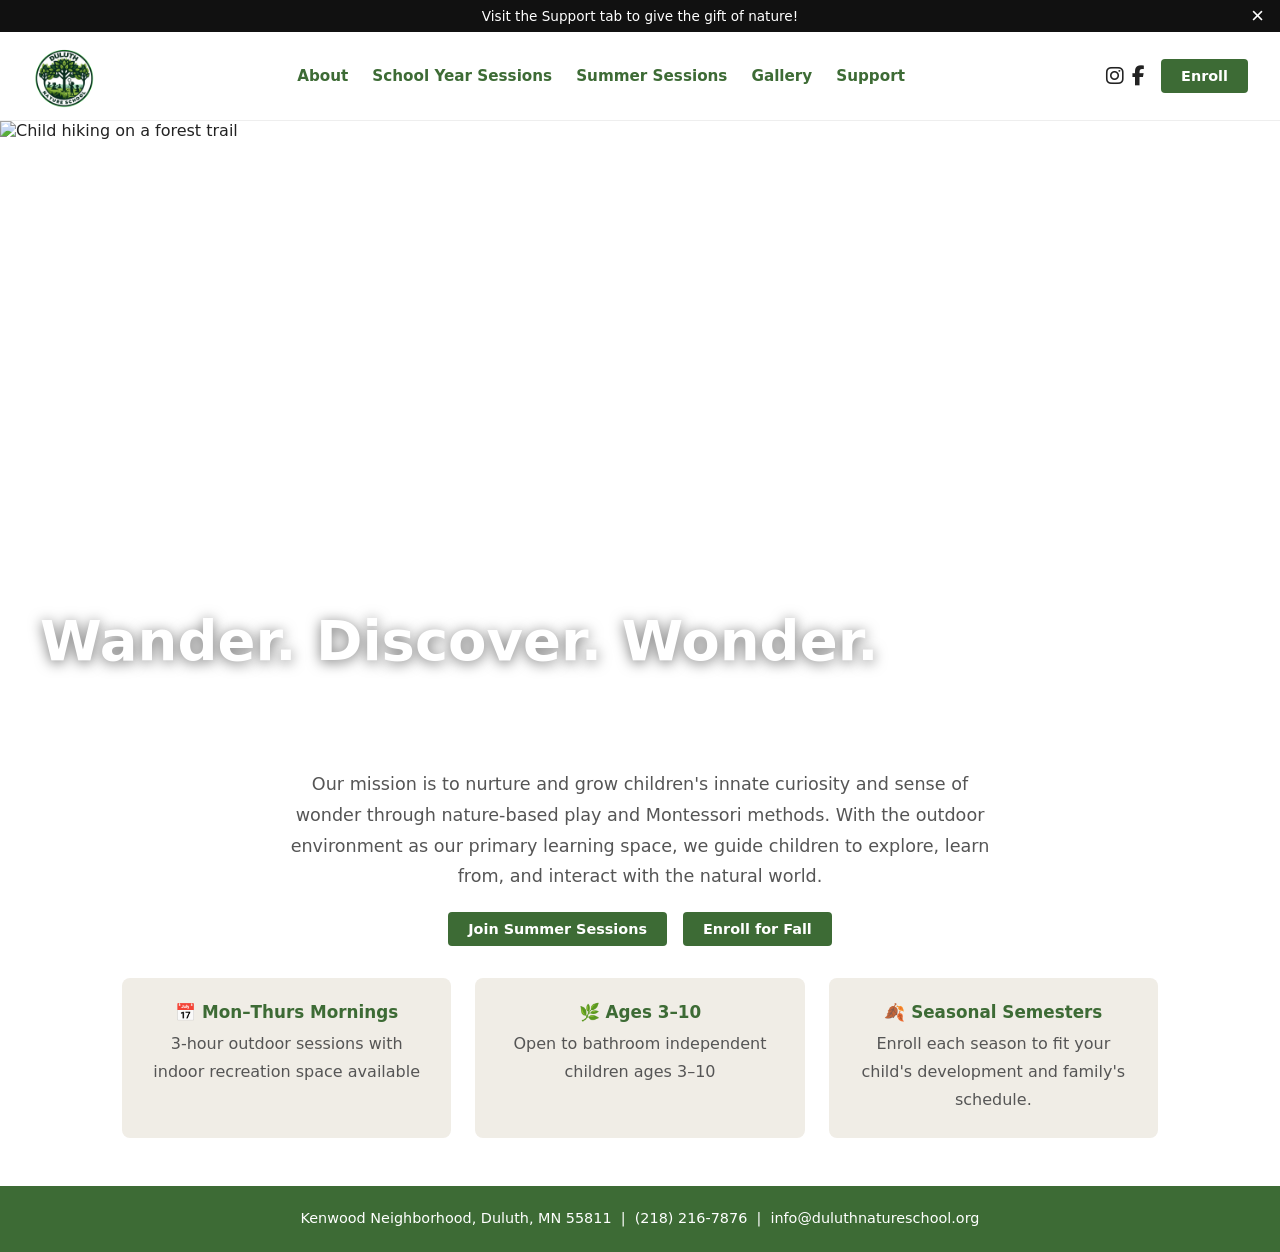
==== index.html @ 5815da37 "Merge Morning Sessions and Extended Days into one School Year Sessions page - New sessions.html lead" ====
<!DOCTYPE html>
<html lang="en">
<head>
  <meta charset="UTF-8">
  <meta name="viewport" content="width=device-width, initial-scale=1.0">
  <title>Duluth Nature School — Wander. Discover. Wonder.</title>
  <meta name="description" content="Duluth Nature School offers nature-based playgroup sessions for children ages 3–10 in the Kenwood Neighborhood, Duluth, MN.">
  <link rel="stylesheet" href="css/style.css">
  <link rel="stylesheet" href="https://cdnjs.cloudflare.com/ajax/libs/font-awesome/6.5.0/css/all.min.css">
</head>
<body>

  <div class="banner">
    Visit the Support tab to give the gift of nature!
    <button class="banner-close" aria-label="Close announcement">×</button>
  </div>

  <nav>
    <div class="nav-logo">
      <a href="index.html"><img src="images/logo.png" alt="Duluth Nature School"></a>
    </div>
    <div class="nav-links">
      <a href="about.html">About</a>
      <a href="sessions.html">School Year Sessions</a>
      <a href="summer.html">Summer Sessions</a>
      <a href="gallery.html">Gallery</a>
      <a href="fundraising.html">Support</a>
    </div>
    <div class="nav-right">
      <div class="nav-social">
        <a href="https://www.instagram.com/duluthnatureschool" target="_blank" rel="noopener" aria-label="Instagram"><i class="fab fa-instagram"></i></a>
        <a href="https://www.facebook.com/duluthnatureschool" target="_blank" rel="noopener" aria-label="Facebook"><i class="fab fa-facebook-f"></i></a>
      </div>
      <a href="enroll.html" class="btn">Enroll</a>
      <button class="nav-menu-btn" aria-label="Open menu">☰</button>
    </div>
  </nav>

  <section class="hero" style="min-height: 600px;">
    <img class="hero-bg" src="images/gallery/hikingtrail.png" alt="Child hiking on a forest trail">
    <div class="hero-content">
      <h1 class="hero-title">Wander. Discover. Wonder.</h1>
    </div>
  </section>

  <div class="section" style="text-align: center;">
    <p style="font-size:1.1rem; max-width: 720px; margin: 0 auto 1.25rem;">
      Our mission is to nurture and grow children's innate curiosity and sense of wonder through nature-based play and Montessori methods. With the outdoor environment as our primary learning space, we guide children to explore, learn from, and interact with the natural world.
    </p>
    <div style="display: flex; gap: 1rem; justify-content: center; flex-wrap: wrap;">
      <a href="summer.html" class="btn">Join Summer Sessions</a>
      <a href="enroll.html" class="btn">Enroll for Fall</a>
    </div>

    <div class="feature-grid">
      <div class="feature-card">
        <h3>📅 Mon–Thurs Mornings</h3>
        <p>3-hour outdoor sessions with indoor recreation space available</p>
      </div>
      <div class="feature-card">
        <h3>🌿 Ages 3–10</h3>
        <p>Open to bathroom independent children ages 3–10</p>
      </div>
      <div class="feature-card">
        <h3>🍂 Seasonal Semesters</h3>
        <p>Enroll each season to fit your child's development and family's schedule.</p>
      </div>
    </div>

  </div>

  <footer>
    Kenwood Neighborhood, Duluth, MN 55811 &nbsp;|&nbsp; (218) 216-7876 &nbsp;|&nbsp;
    <a href="mailto:info@duluthnatureschool.org">info@duluthnatureschool.org</a>
  </footer>

  <script src="js/main.js"></script>
</body>
</html>
---- css/style.css ----
/* ===== CUSTOM PROPERTIES (brand colors) ===== */
:root {
  --green: #3d6b35;
  --green-dark: #2d5227;
  --sage: #f0ede6;
  --white: #ffffff;
  --text: #222222;
  --text-light: #555555;
}

/* ===== RESET ===== */
*, *::before, *::after { box-sizing: border-box; margin: 0; padding: 0; }
body { font-family: system-ui, -apple-system, BlinkMacSystemFont, sans-serif; color: var(--text); background: var(--white); }
img { max-width: 100%; display: block; }
a { color: inherit; text-decoration: none; }

/* ===== ANNOUNCEMENT BANNER ===== */
.banner {
  background: #111;
  color: white;
  text-align: center;
  padding: 0.5rem 3rem;
  font-size: 0.85rem;
  position: relative;
}
.banner-close {
  position: absolute;
  right: 1rem;
  top: 50%;
  transform: translateY(-50%);
  background: none;
  border: none;
  color: white;
  font-size: 1.4rem;
  cursor: pointer;
  line-height: 1;
}

/* ===== NAVIGATION ===== */
nav {
  background: white;
  padding: 0.75rem 2rem;
  display: flex;
  align-items: center;
  justify-content: space-between;
  border-bottom: 1px solid #eee;
  position: sticky;
  top: 0;
  z-index: 100;
}
.nav-links {
  display: flex;
  gap: 1.5rem;
}
.nav-links a {
  font-weight: 600;
  color: var(--green);
  font-size: 0.95rem;
}
.nav-links a:hover { text-decoration: underline; }
.nav-logo img {
  width: 64px;
  height: 64px;
  border-radius: 50%;
}
.nav-right {
  display: flex;
  align-items: center;
  gap: 1rem;
}
.nav-social {
  display: flex;
  gap: 0.5rem;
  font-size: 1.25rem;
}
.nav-menu-btn {
  display: none;
  background: none;
  border: none;
  font-size: 1.5rem;
  cursor: pointer;
  color: var(--green);
}

/* ===== BUTTONS ===== */
.btn {
  display: inline-block;
  background: var(--green);
  color: white;
  padding: 0.55rem 1.25rem;
  border-radius: 4px;
  font-weight: 700;
  font-size: 0.9rem;
  border: none;
  cursor: pointer;
  transition: background 0.15s;
}
.btn:hover { background: var(--green-dark); }

/* ===== HERO ===== */
.hero {
  position: relative;
  min-height: 420px;
  display: flex;
  align-items: flex-end;
  overflow: hidden;
}
.hero-bg {
  position: absolute;
  inset: 0;
  width: 100%;
  height: 100%;
  object-fit: cover;
  object-position: center 70%;
}
.hero-content {
  position: relative;
  z-index: 1;
  padding: 2rem 2.5rem;
}
.hero-title {
  color: white;
  font-size: clamp(2rem, 5vw, 3.5rem);
  font-weight: 900;
  text-shadow: 0 2px 14px rgba(0,0,0,0.55);
}

/* ===== PAGE SECTIONS ===== */
.section {
  padding: 3rem 2rem;
  max-width: 1100px;
  margin: 0 auto;
}
.section-sage {
  background: var(--sage);
  padding: 3rem 2rem;
}
.section-sage .section-inner {
  max-width: 1100px;
  margin: 0 auto;
}
h1 { font-size: clamp(1.8rem, 4vw, 2.8rem); font-weight: 900; margin-bottom: 1rem; }
h2 { font-size: clamp(1.3rem, 3vw, 1.9rem); font-weight: 700; margin-bottom: 1rem; color: var(--text); }
h3 { font-size: 1.05rem; font-weight: 700; margin-bottom: 0.5rem; }
p { line-height: 1.75; color: var(--text-light); margin-bottom: 1rem; }
p:last-child { margin-bottom: 0; }

/* ===== FEATURE CARDS (home page) ===== */
.feature-grid {
  display: grid;
  grid-template-columns: repeat(auto-fit, minmax(200px, 1fr));
  gap: 1.5rem;
  margin-top: 2rem;
}
.feature-card {
  background: var(--sage);
  padding: 1.5rem;
  border-radius: 8px;
}
.feature-card h3 { color: var(--green); }

/* ===== TWO-PHOTO GRID (home page) ===== */
.photo-pair {
  display: grid;
  grid-template-columns: 1fr 1fr;
  gap: 1rem;
  margin-top: 2rem;
}
.photo-pair img {
  width: 100%;
  height: 260px;
  object-fit: cover;
  border-radius: 8px;
}

/* ===== ABOUT PAGE ===== */
.about-layout {
  display: grid;
  grid-template-columns: 1fr 2fr;
  gap: 2.5rem;
  align-items: start;
  margin-bottom: 2rem;
}
.about-photo {
  width: 100%;
  border-radius: 8px;
}
.blockquote {
  border-left: 4px solid var(--green);
  padding: 1rem 1.5rem;
  background: #f5f9f3;
  margin: 2rem 0;
  font-style: italic;
  line-height: 1.85;
  color: var(--text);
}
.blockquote cite {
  display: block;
  margin-top: 0.75rem;
  font-style: normal;
  font-size: 0.9rem;
  color: var(--text-light);
}

/* ===== PRICING TABLE (mornings/homeschool pages) ===== */
.table-wrap { overflow-x: auto; margin: 1.5rem 0; }
.price-table {
  width: 100%;
  border-collapse: collapse;
  min-width: 500px;
}
.price-table th {
  background: var(--green);
  color: white;
  padding: 0.75rem 1rem;
  text-align: left;
  font-size: 0.9rem;
}
.price-table td {
  padding: 0.65rem 1rem;
  border-bottom: 1px solid #e8e8e8;
  font-size: 0.9rem;
}
.price-table tr:hover td { background: var(--sage); }
.price-table .tbd { color: #999; font-style: italic; }

/* ===== GALLERY PAGE ===== */
.gallery-grid {
  display: grid;
  grid-template-columns: repeat(3, 1fr);
  gap: 0.75rem;
}
.gallery-grid img {
  width: 100%;
  height: 220px;
  object-fit: cover;
  border-radius: 6px;
  cursor: pointer;
  transition: opacity 0.2s;
}
.gallery-grid img:hover { opacity: 0.82; }

/* ===== LIGHTBOX ===== */
.lightbox {
  display: none;
  position: fixed;
  inset: 0;
  background: rgba(0,0,0,0.92);
  z-index: 1000;
  align-items: center;
  justify-content: center;
}
.lightbox.active { display: flex; }
.lightbox-img {
  max-width: 90vw;
  max-height: 90vh;
  object-fit: contain;
  border-radius: 4px;
}
.lightbox-close {
  position: absolute;
  top: 1rem;
  right: 1.5rem;
  color: white;
  font-size: 2.5rem;
  cursor: pointer;
  background: none;
  border: none;
  line-height: 1;
}

/* ===== FUNDRAISING PAGE ===== */
.fundraising-hero {
  text-align: center;
  padding: 3rem 2rem 1rem;
}
.fundraising-hero h1 { font-size: clamp(2rem, 5vw, 3.5rem); }
.why-grid {
  display: grid;
  grid-template-columns: repeat(3, 1fr);
  gap: 1.5rem;
  margin-top: 2rem;
}
.why-card { text-align: center; padding: 1.25rem; }
.why-card h3 { color: var(--green); font-size: 1rem; }

/* ===== ENROLL PAGE ===== */
.password-gate {
  max-width: 400px;
  margin: 4rem auto;
  text-align: center;
  padding: 2.5rem 2rem;
  background: white;
  border-radius: 12px;
  box-shadow: 0 4px 24px rgba(0,0,0,0.1);
  border: 2px solid var(--sage);
}
.password-gate .lock-icon { font-size: 3rem; margin-bottom: 1rem; }
.password-input {
  width: 100%;
  padding: 0.75rem;
  border: 2px solid #ddd;
  border-radius: 6px;
  font-size: 1rem;
  margin: 1rem 0;
  text-align: center;
  letter-spacing: 0.1em;
}
.password-input:focus { outline: none; border-color: var(--green); }
.password-error {
  color: #cc0000;
  font-size: 0.875rem;
  margin-top: 0.5rem;
  display: none;
}
.enroll-content { display: none; }

.form-section { max-width: 600px; margin: 0 auto 3rem; }
.form-group { margin-bottom: 1.25rem; }
.form-label {
  display: block;
  font-weight: 600;
  margin-bottom: 0.4rem;
  font-size: 0.9rem;
  color: var(--text);
}
.form-input {
  width: 100%;
  padding: 0.65rem 0.75rem;
  border: 1px solid #ccc;
  border-radius: 6px;
  font-size: 0.95rem;
  font-family: inherit;
}
.form-input:focus { outline: none; border-color: var(--green); }
.checkbox-group { display: flex; gap: 1.5rem; flex-wrap: wrap; margin-top: 0.25rem; }
.checkbox-label { display: flex; align-items: center; gap: 0.4rem; font-size: 0.95rem; cursor: pointer; }

.pay-section { max-width: 700px; margin: 0 auto; }
.pay-btn {
  background: var(--green);
  color: white;
  border: none;
  padding: 0.4rem 0.85rem;
  border-radius: 4px;
  font-size: 0.82rem;
  font-weight: 600;
  cursor: pointer;
  text-decoration: none;
  display: inline-block;
  transition: background 0.15s;
}
.pay-btn:hover { background: var(--green-dark); }
.pay-table { width: 100%; border-collapse: collapse; }
.pay-table th {
  background: var(--green);
  color: white;
  padding: 0.65rem 1rem;
  text-align: left;
  font-size: 0.85rem;
}
.pay-table td {
  padding: 0.6rem 1rem;
  border-bottom: 1px solid #eee;
  font-size: 0.88rem;
}
.pay-table tr:hover td { background: var(--sage); }

/* ===== FOOTER ===== */
footer {
  background: var(--green);
  color: white;
  text-align: center;
  padding: 1.25rem 1rem;
  font-size: 0.9rem;
  line-height: 1.8;
}
footer a { color: white; }
footer a:hover { text-decoration: underline; }

/* ===== MOBILE RESPONSIVE ===== */
@media (max-width: 768px) {
  nav { flex-wrap: wrap; position: relative; padding: 0.75rem 1rem; }
  .nav-links {
    display: none;
    flex-direction: column;
    width: 100%;
    order: 4;
    padding: 0.75rem 0;
    gap: 0.75rem;
    border-top: 1px solid #eee;
    margin-top: 0.5rem;
  }
  .nav-links.open { display: flex; }
  .nav-menu-btn { display: block; }
  .about-layout { grid-template-columns: 1fr; }
  .gallery-grid { grid-template-columns: repeat(2, 1fr); }
  .why-grid { grid-template-columns: 1fr; }
  .photo-pair { grid-template-columns: 1fr; }
  .feature-grid { grid-template-columns: 1fr; }
}
@media (max-width: 480px) {
  .gallery-grid { grid-template-columns: 1fr; }
  .section { padding: 2rem 1rem; }
}
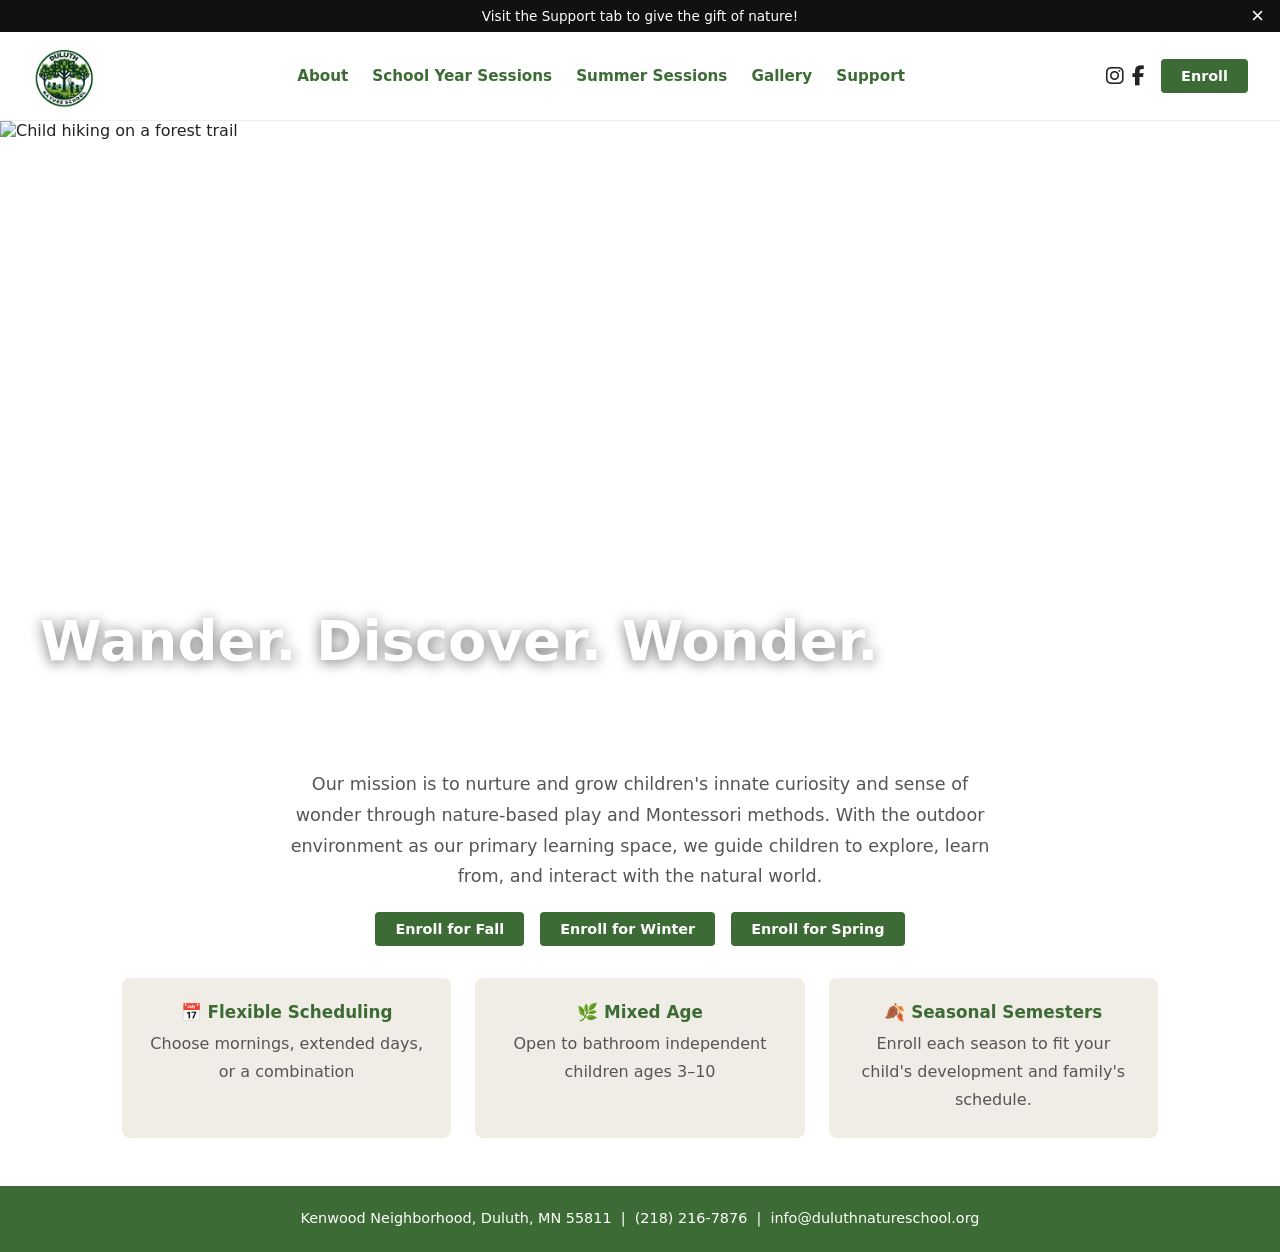
==== commit ab600326: "Update homepage to reflect merged sessions and drop summer promo - Replace single "Enroll for Fall" " ====
--- a/index.html
+++ b/index.html
@@ -48,17 +48,18 @@
       Our mission is to nurture and grow children's innate curiosity and sense of wonder through nature-based play and Montessori methods. With the outdoor environment as our primary learning space, we guide children to explore, learn from, and interact with the natural world.
     </p>
     <div style="display: flex; gap: 1rem; justify-content: center; flex-wrap: wrap;">
-      <a href="summer.html" class="btn">Join Summer Sessions</a>
       <a href="enroll.html" class="btn">Enroll for Fall</a>
+      <a href="enroll.html" class="btn">Enroll for Winter</a>
+      <a href="enroll.html" class="btn">Enroll for Spring</a>
     </div>
 
     <div class="feature-grid">
       <div class="feature-card">
-        <h3>📅 Mon–Thurs Mornings</h3>
-        <p>3-hour outdoor sessions with indoor recreation space available</p>
+        <h3>📅 Flexible Scheduling</h3>
+        <p>Choose mornings, extended days, or a combination</p>
       </div>
       <div class="feature-card">
-        <h3>🌿 Ages 3–10</h3>
+        <h3>🌿 Mixed Age</h3>
         <p>Open to bathroom independent children ages 3–10</p>
       </div>
       <div class="feature-card">
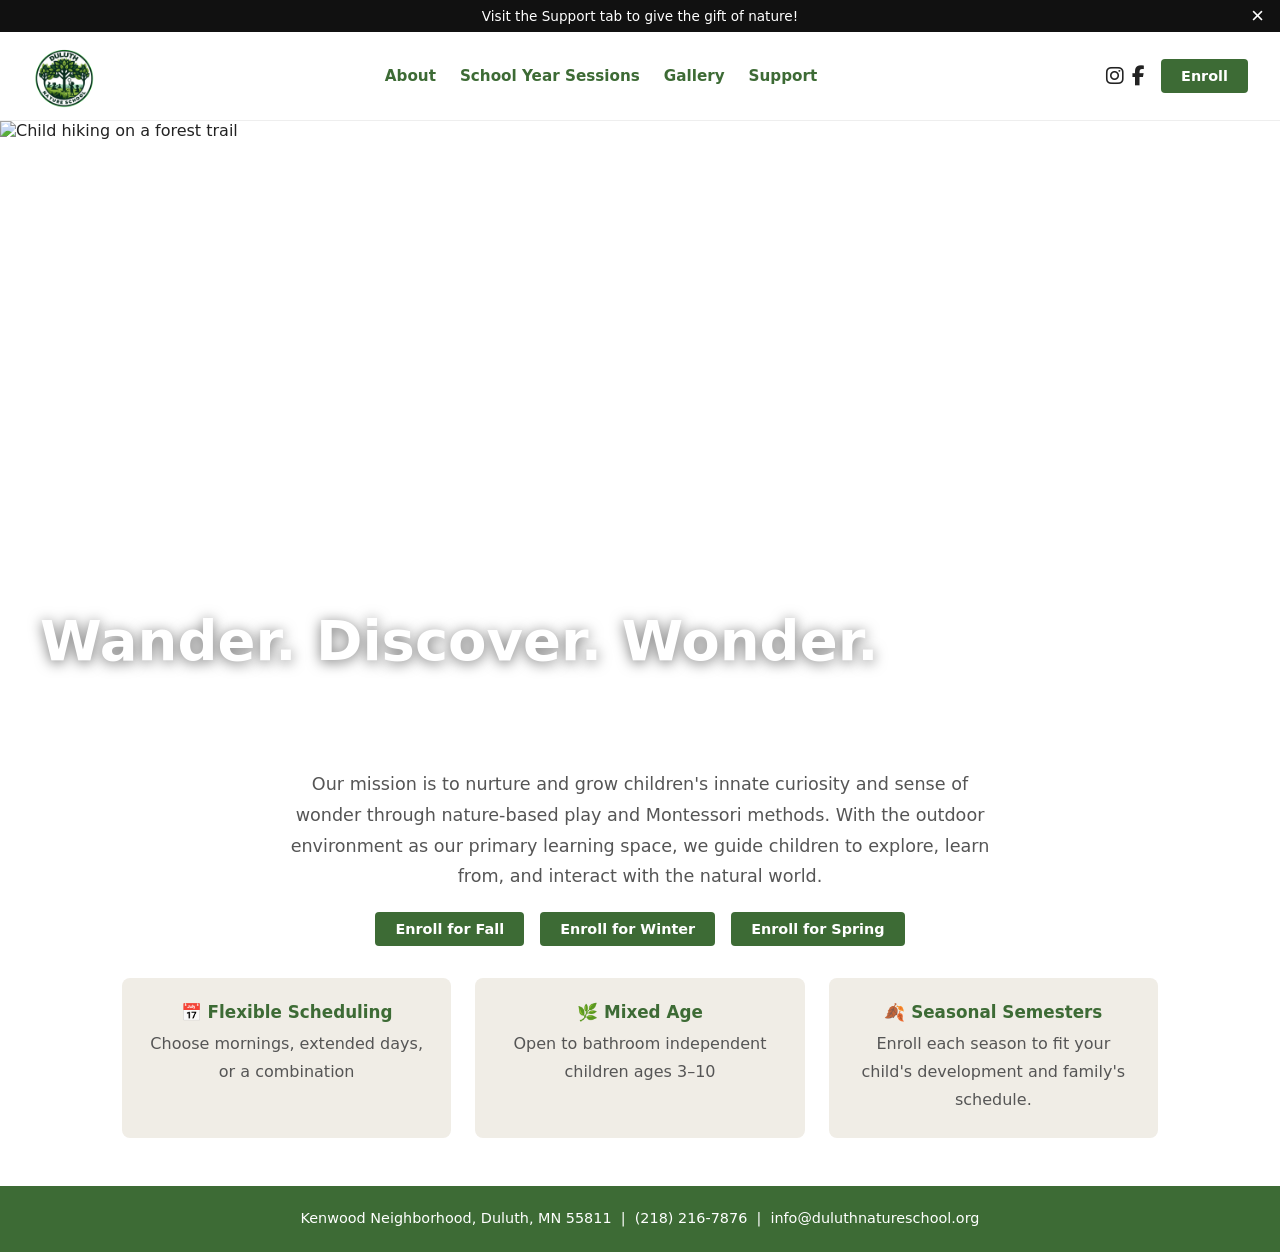
==== commit 5b4c0ade: "Hide Summer Sessions from nav until next summer Comment out the Summer Sessions nav link across all " ====
--- a/index.html
+++ b/index.html
@@ -22,7 +22,7 @@
     <div class="nav-links">
       <a href="about.html">About</a>
       <a href="sessions.html">School Year Sessions</a>
-      <a href="summer.html">Summer Sessions</a>
+      <!-- <a href="summer.html">Summer Sessions</a> --> <!-- hidden 2026-09; restore for next summer -->
       <a href="gallery.html">Gallery</a>
       <a href="fundraising.html">Support</a>
     </div>
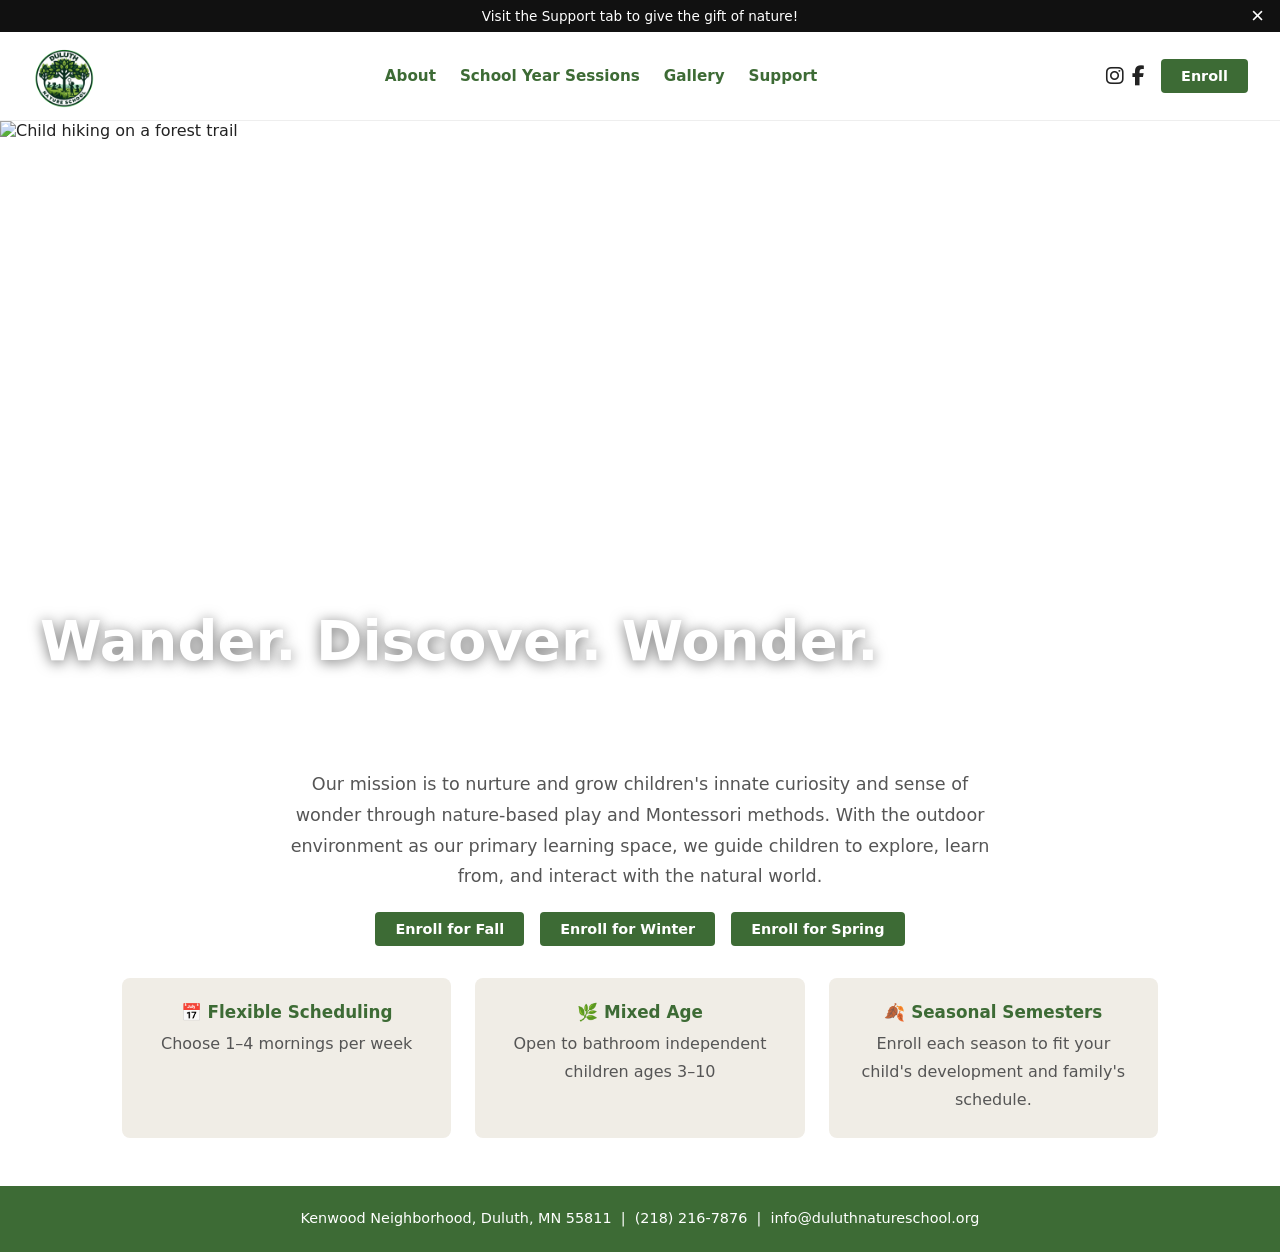
==== commit 88998663: "Remove Extended Days from site All enrolled families chose Morning Sessions only. Drop the Extended " ====
--- a/index.html
+++ b/index.html
@@ -56,7 +56,7 @@
     <div class="feature-grid">
       <div class="feature-card">
         <h3>📅 Flexible Scheduling</h3>
-        <p>Choose mornings, extended days, or a combination</p>
+        <p>Choose 1–4 mornings per week</p>
       </div>
       <div class="feature-card">
         <h3>🌿 Mixed Age</h3>
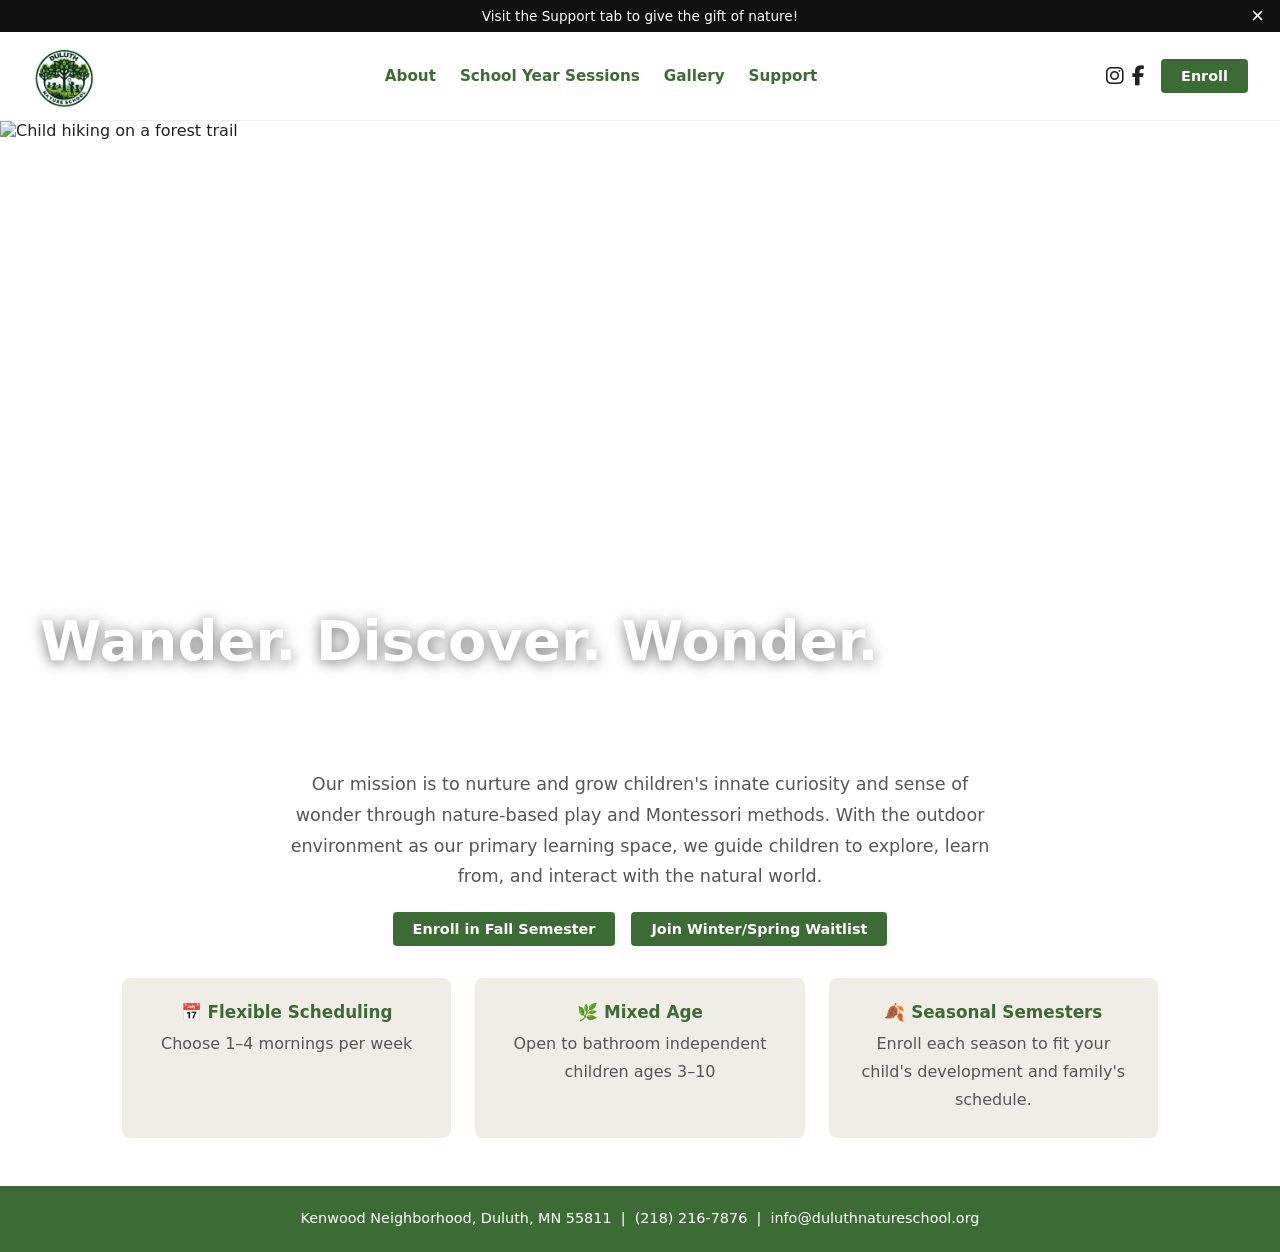
==== commit 76036165: "Limit enrollment to Fall, add Winter/Spring waitlist link - Homepage: replace separate Fall/Winter/S" ====
--- a/index.html
+++ b/index.html
@@ -48,9 +48,8 @@
       Our mission is to nurture and grow children's innate curiosity and sense of wonder through nature-based play and Montessori methods. With the outdoor environment as our primary learning space, we guide children to explore, learn from, and interact with the natural world.
     </p>
     <div style="display: flex; gap: 1rem; justify-content: center; flex-wrap: wrap;">
-      <a href="enroll.html" class="btn">Enroll for Fall</a>
-      <a href="enroll.html" class="btn">Enroll for Winter</a>
-      <a href="enroll.html" class="btn">Enroll for Spring</a>
+      <a href="enroll.html" class="btn">Enroll in Fall Semester</a>
+      <a href="https://docs.google.com/forms/d/e/1FAIpQLSct05Ln7AxzTciEl3DgCRTDCHGw_ZYd-DWiJXUZObcVWbnqHw/viewform" target="_blank" rel="noopener" class="btn">Join Winter/Spring Waitlist</a>
     </div>
 
     <div class="feature-grid">
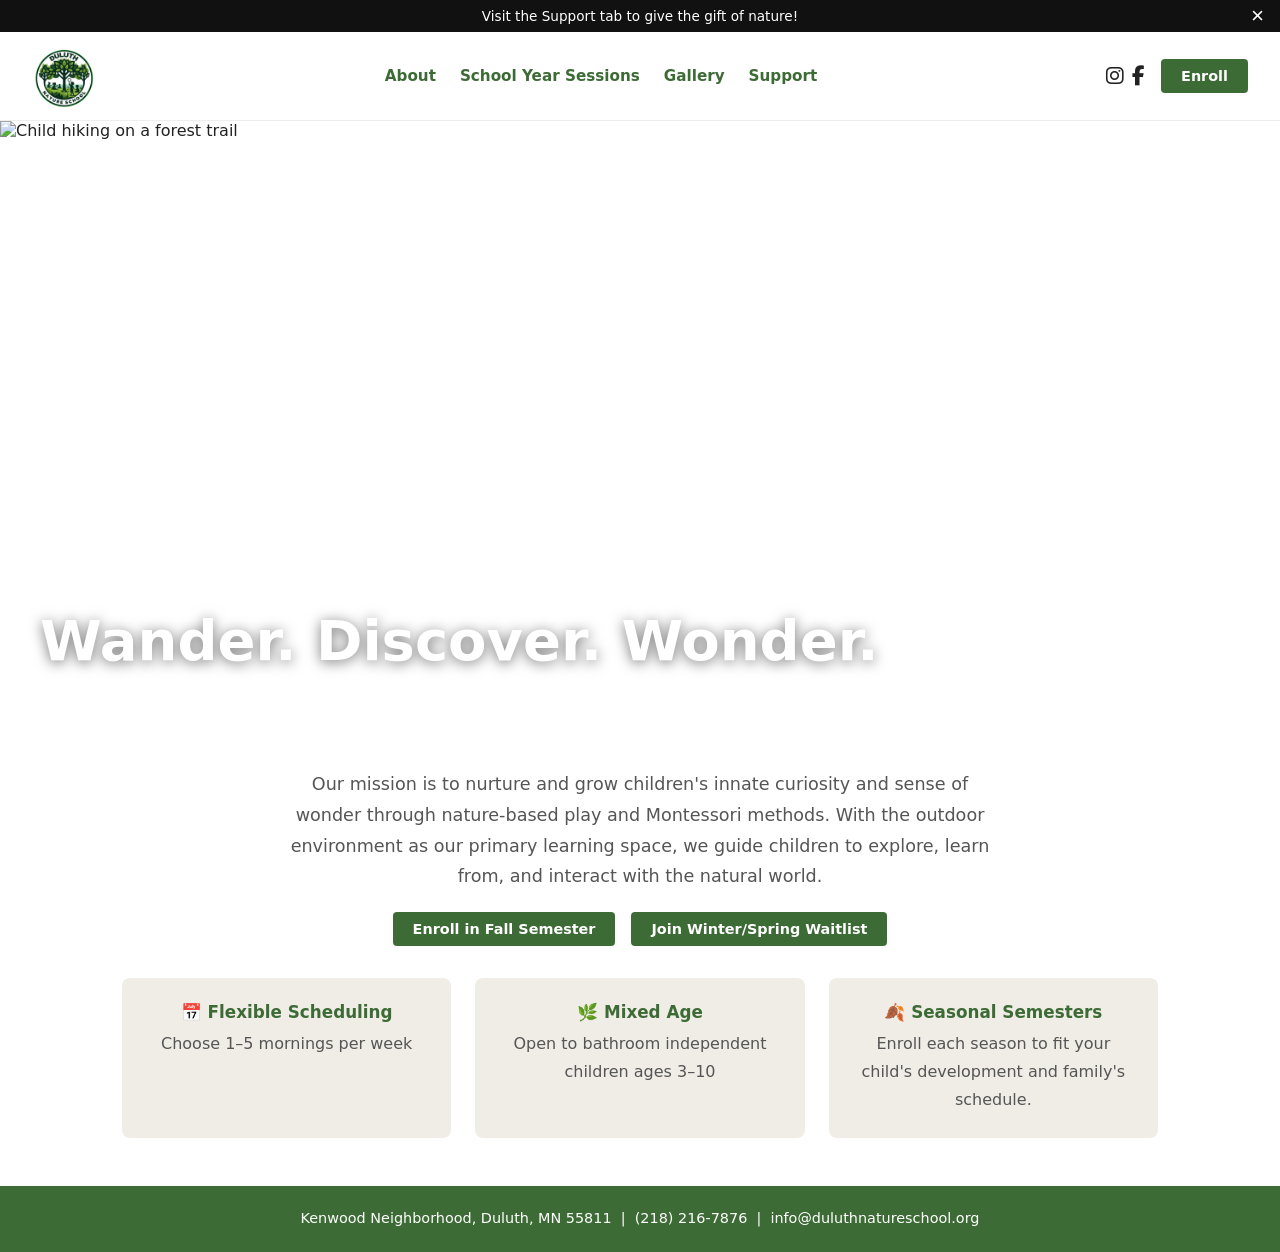
==== commit 3dedcd60: "Add Friday to morning sessions, update schedule to 1-5 mornings/week" ====
--- a/index.html
+++ b/index.html
@@ -55,7 +55,7 @@
     <div class="feature-grid">
       <div class="feature-card">
         <h3>📅 Flexible Scheduling</h3>
-        <p>Choose 1–4 mornings per week</p>
+        <p>Choose 1–5 mornings per week</p>
       </div>
       <div class="feature-card">
         <h3>🌿 Mixed Age</h3>
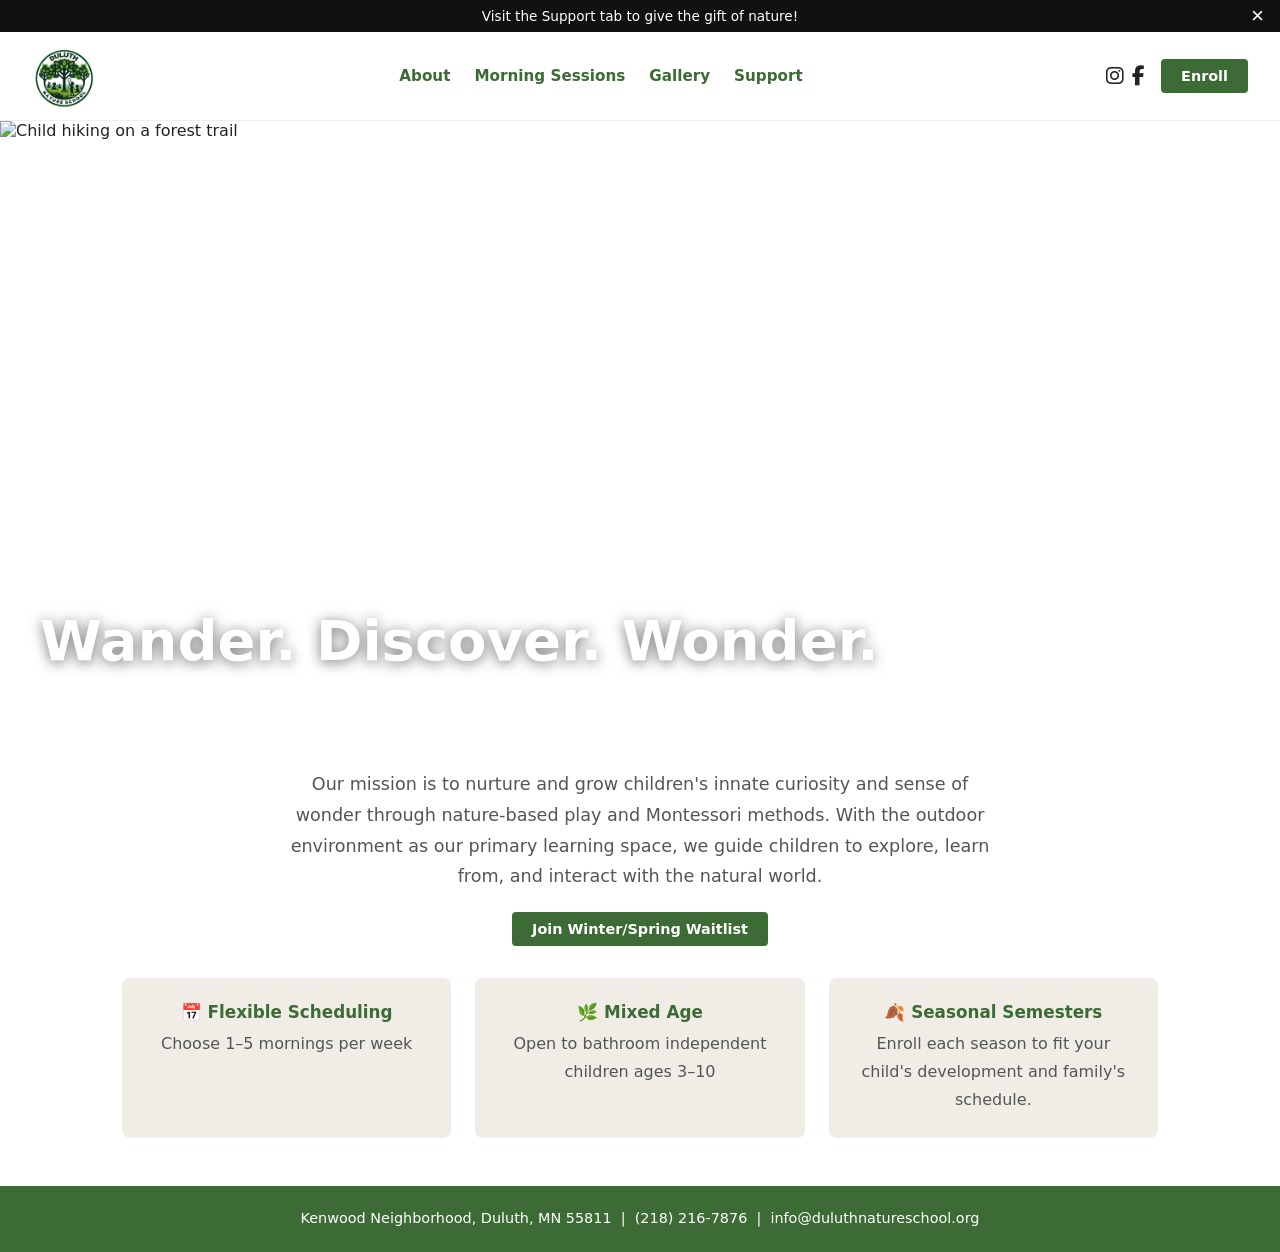
==== commit 23d8f27a: "Rename nav to Morning Sessions, simplify homepage CTA Rename "School Year Sessions" to "Morning Sess" ====
--- a/index.html
+++ b/index.html
@@ -21,7 +21,7 @@
     </div>
     <div class="nav-links">
       <a href="about.html">About</a>
-      <a href="sessions.html">School Year Sessions</a>
+      <a href="sessions.html">Morning Sessions</a>
       <!-- <a href="summer.html">Summer Sessions</a> --> <!-- hidden 2026-09; restore for next summer -->
       <a href="gallery.html">Gallery</a>
       <a href="fundraising.html">Support</a>
@@ -48,7 +48,6 @@
       Our mission is to nurture and grow children's innate curiosity and sense of wonder through nature-based play and Montessori methods. With the outdoor environment as our primary learning space, we guide children to explore, learn from, and interact with the natural world.
     </p>
     <div style="display: flex; gap: 1rem; justify-content: center; flex-wrap: wrap;">
-      <a href="enroll.html" class="btn">Enroll in Fall Semester</a>
       <a href="https://docs.google.com/forms/d/e/1FAIpQLSct05Ln7AxzTciEl3DgCRTDCHGw_ZYd-DWiJXUZObcVWbnqHw/viewform" target="_blank" rel="noopener" class="btn">Join Winter/Spring Waitlist</a>
     </div>
 
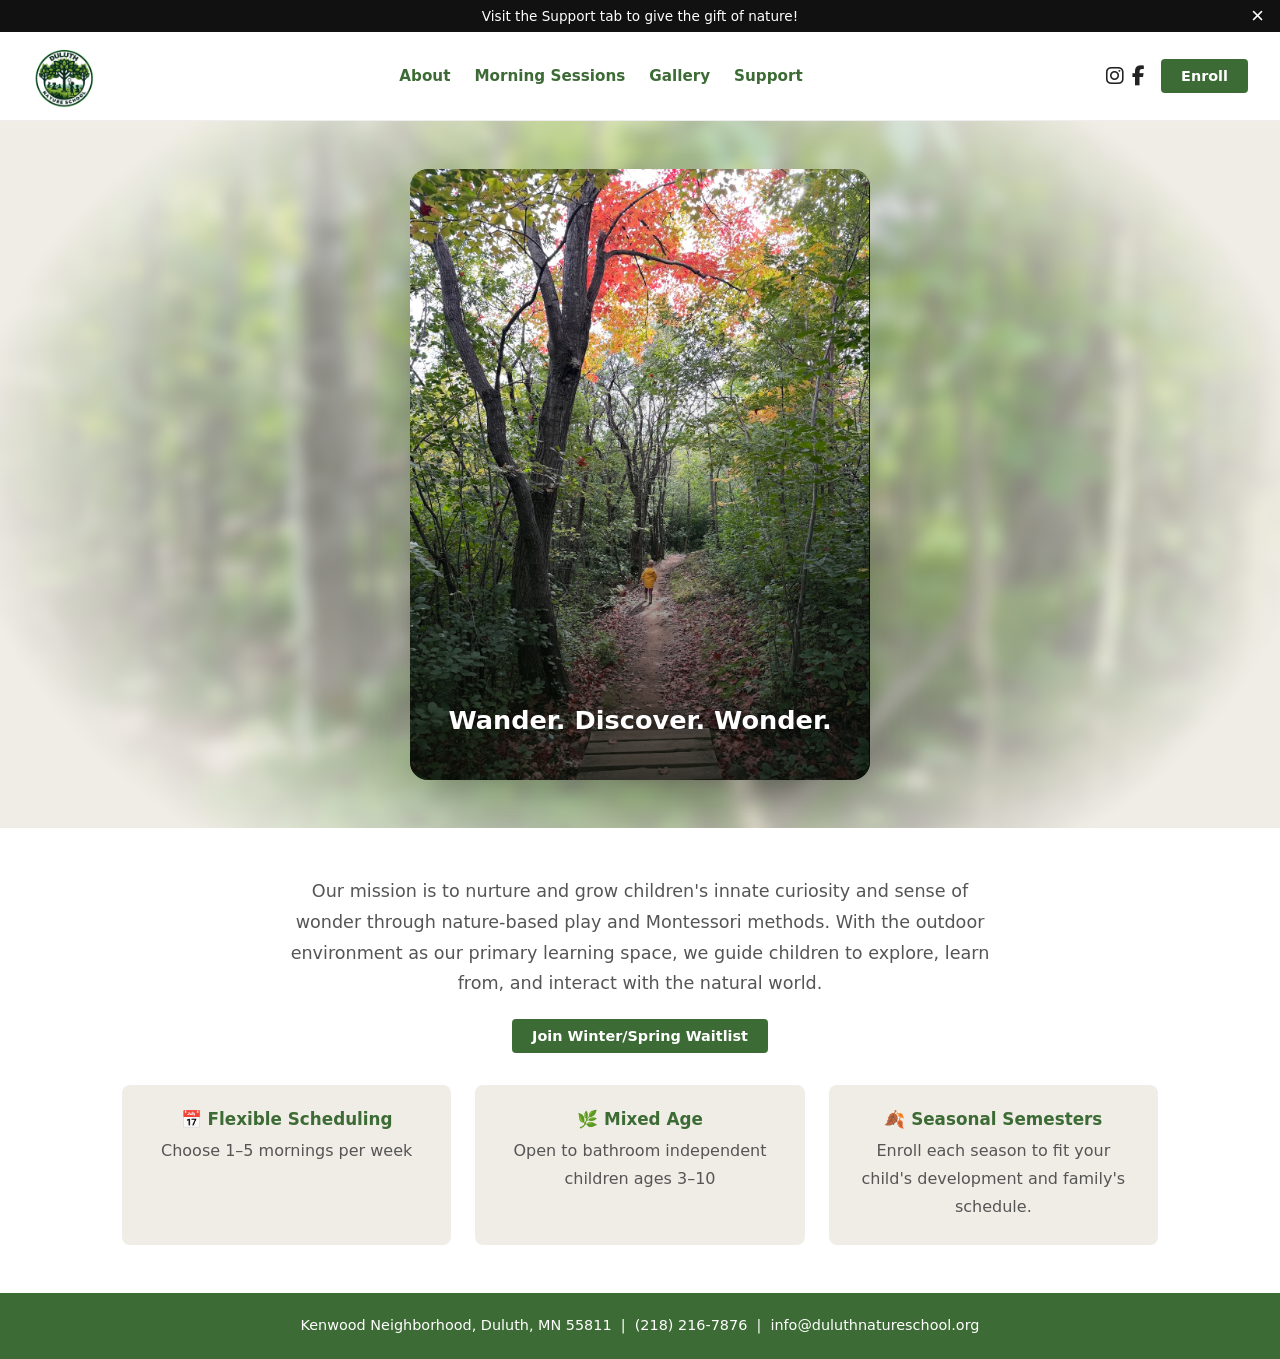
==== commit 2d4b2c63: "Redesign homepage hero with new portrait photo Feature the new fall forest-path photo at full aspect" ====
--- a/index.html
+++ b/index.html
@@ -36,10 +36,14 @@
     </div>
   </nav>
 
-  <section class="hero" style="min-height: 600px;">
-    <img class="hero-bg" src="images/gallery/hikingtrail.png" alt="Child hiking on a forest trail">
-    <div class="hero-content">
-      <h1 class="hero-title">Wander. Discover. Wonder.</h1>
+  <section class="hero">
+    <img class="hero-backdrop" src="images/gallery/forest-backdrop-deer.jpg" alt="" aria-hidden="true">
+    <div class="hero-backdrop-fade" aria-hidden="true"></div>
+    <div class="hero-photo">
+      <img class="hero-bg" src="images/gallery/forest-path-fall.jpg" alt="Child in a yellow raincoat walking a leaf-covered forest path under fall foliage">
+      <div class="hero-content">
+        <h1 class="hero-title">Wander. Discover. Wonder.</h1>
+      </div>
     </div>
   </section>
 
--- a/css/style.css
+++ b/css/style.css
@@ -100,29 +100,58 @@
 /* ===== HERO ===== */
 .hero {
   position: relative;
-  min-height: 420px;
-  display: flex;
-  align-items: flex-end;
   overflow: hidden;
-}
-.hero-bg {
+  display: flex;
+  justify-content: center;
+  padding: clamp(1.5rem, 4vw, 3rem) 1.5rem;
+  background: var(--sage);
+}
+.hero-backdrop {
   position: absolute;
   inset: 0;
   width: 100%;
   height: 100%;
   object-fit: cover;
-  object-position: center 70%;
-}
-.hero-content {
+  object-position: center 35%;
+  transform: scale(1.15);
+  filter: blur(7px) saturate(1.1) brightness(1.03);
+  opacity: 0.8;
+}
+.hero-backdrop-fade {
+  position: absolute;
+  inset: 0;
+  background: radial-gradient(ellipse 55% 70% at center, rgba(240,237,230,0) 0%, rgba(240,237,230,0.4) 65%, var(--sage) 96%);
+}
+.hero-photo {
   position: relative;
   z-index: 1;
-  padding: 2rem 2.5rem;
+  width: 100%;
+  max-width: 460px;
+  border-radius: 18px;
+  overflow: hidden;
+  box-shadow: 0 24px 48px -18px rgba(30, 40, 20, 0.4);
+}
+.hero-bg {
+  display: block;
+  width: 100%;
+  height: auto;
+}
+.hero-content {
+  position: absolute;
+  inset: 0;
+  display: flex;
+  align-items: flex-end;
+  justify-content: center;
+  padding: 1.75rem 1.5rem;
+  background: linear-gradient(to top, rgba(8, 16, 6, 0.72) 0%, rgba(8, 16, 6, 0.22) 40%, rgba(8, 16, 6, 0) 65%);
 }
 .hero-title {
   color: white;
-  font-size: clamp(2rem, 5vw, 3.5rem);
+  font-size: clamp(1.05rem, 4.3vw, 1.6rem);
   font-weight: 900;
-  text-shadow: 0 2px 14px rgba(0,0,0,0.55);
+  line-height: 1.2;
+  white-space: nowrap;
+  text-shadow: 0 2px 10px rgba(0,0,0,0.45);
 }
 
 /* ===== PAGE SECTIONS ===== */
